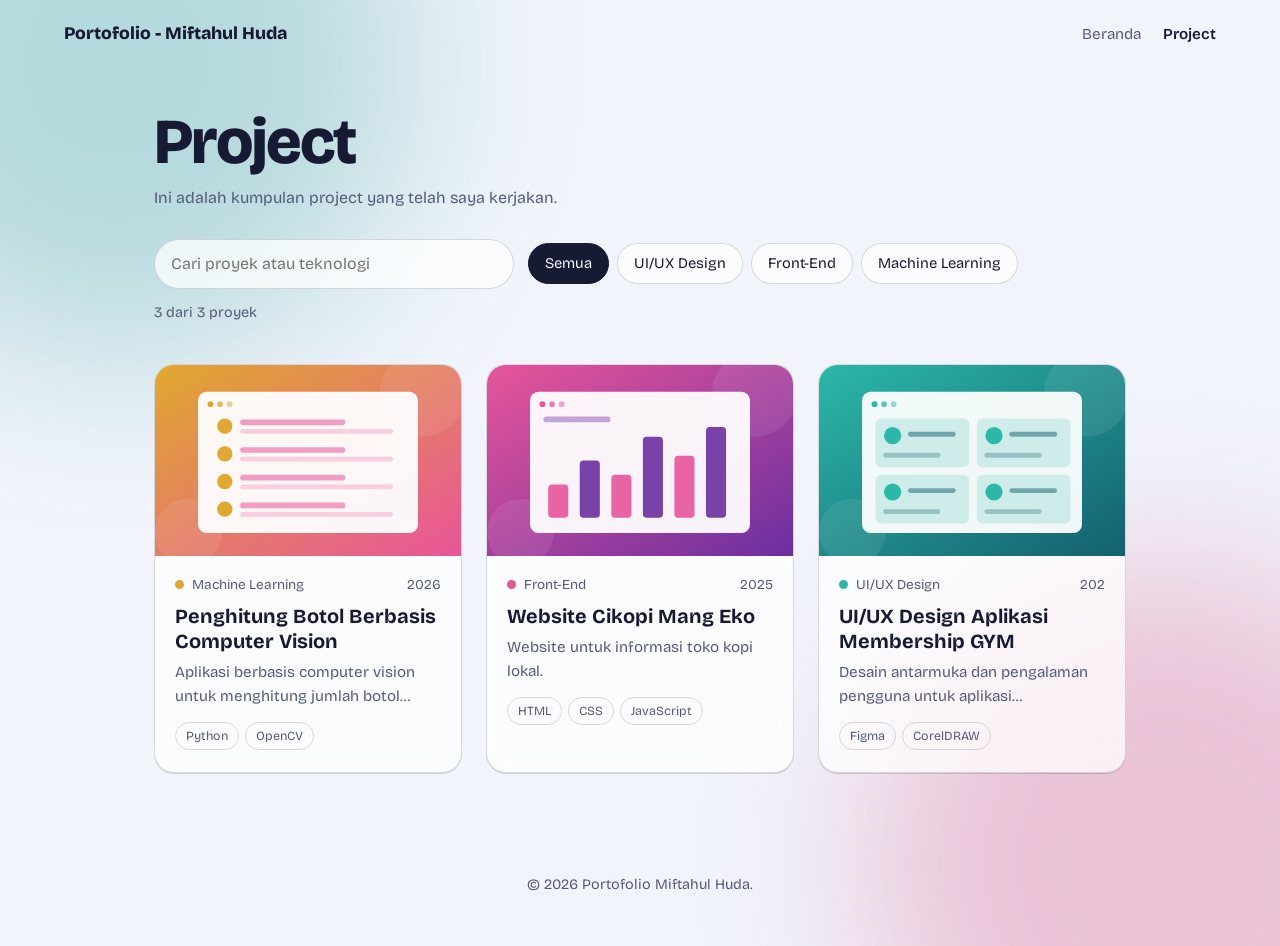
==== projects.html @ 286add43 "Upload Project File Portofolio" ====
<!DOCTYPE html>
<html lang="id">
<head>
<meta charset="utf-8">
<meta name="viewport" content="width=device-width, initial-scale=1, viewport-fit=cover">
<title data-profile-title>Portofolio – Project</title>
<link rel="icon" href="assets/icons/favicon.svg" type="image/svg+xml">
<link rel="preconnect" href="https://fonts.googleapis.com">
<link href="https://fonts.googleapis.com/css2?family=Bricolage+Grotesque:opsz,wght@12..96,400;12..96,500;12..96,800&display=swap" rel="stylesheet">
<link rel="stylesheet" href="css/style.css">
<link rel="stylesheet" href="css/projects.css">
</head>
<body>
<div class="blob b1" aria-hidden="true"></div><div class="blob b2" aria-hidden="true"></div>
<header>
  <a class="brand" href="index.html"><b>Portofolio - <span data-profile-name>Miftahul Huda</span></b></a>
  <nav>
    <a href="index.html">Beranda</a>
    <a href="projects.html" aria-current="page">Project</a>
  </nav>
</header>
<main class="wrap">
  <section class="phead">
    <h1>Project</h1>
    <p class="sub">Ini adalah kumpulan project yang telah saya kerjakan.</p>
    <div class="tools">
      <input id="q" type="search" placeholder="Cari proyek atau teknologi" aria-label="Cari proyek" autocomplete="off">
      <div id="chips" class="chips" role="group" aria-label="Filter kategori"></div>
    </div>
    <p id="count" class="count" aria-live="polite"></p>
  </section>
  <div id="grid" class="grid"></div>
  <p id="empty" class="empty" hidden>Tidak ada proyek yang cocok. Coba kata kunci lain atau pilih kategori Semua.</p>
</main>
<dialog id="dlg" aria-labelledby="dtitle">
  <button id="dclose" type="button" aria-label="Tutup">×</button>
  <img id="dimg" class="dimg" src="" alt="">
  <div class="dbody">
    <h2 id="dtitle"></h2>
    <p id="dmeta" class="dmeta"></p>
    <p id="ddesc"></p>
    <div id="dtags" class="tags"></div>
    <div id="dlinks"></div>
  </div>
</dialog>
<footer>© 2026 Portofolio <span data-profile-name>Miftahul Huda</span>.</footer>
<script src="js/config.js"></script>
<script src="js/projects-data.js"></script>
<script src="js/projects.js"></script>
</body>
</html>
---- css/style.css ----
:root{
  --bg:#f1f4fb;--panel:rgba(255,255,255,.74);--tx:#171a33;--mut:#555b7a;--line:rgba(23,26,51,.16);
  --a1:#0e8f86;--a2:#d6336c;--btn:#171a33;--btnt:#f1f4fb;
  box-sizing:border-box;padding-top:env(safe-area-inset-top,0px);padding-bottom:env(safe-area-inset-bottom,0px);color-scheme:light;
}

@media (prefers-color-scheme:dark){:root:not([data-theme="light"]){
  --bg:#0f1224;--panel:rgba(20,24,48,.74);--tx:#e9edfb;--mut:#9aa3c7;--line:rgba(233,237,251,.16);
  --a1:#5ee1d0;--a2:#ff6fb5;--btn:#e9edfb;--btnt:#0f1224;color-scheme:dark}}
:root[data-theme="dark"]{
  --bg:#0f1224;--panel:rgba(20,24,48,.74);--tx:#e9edfb;--mut:#9aa3c7;--line:rgba(233,237,251,.16);
  --a1:#5ee1d0;--a2:#ff6fb5;--btn:#e9edfb;--btnt:#0f1224;color-scheme:dark}

html{
  scroll-padding-top:env(safe-area-inset-top,0px);
  scroll-behavior:smooth
}

*{box-sizing:border-box}

body{
  margin:0;background:var(--bg);
  color:var(--tx);
  font-family:"Bricolage Grotesque",system-ui,-apple-system,"Segoe UI",sans-serif;line-height:1.6;overflow-x:hidden
}

#gl{
  position:fixed;
  inset:0;
  width:100%;
  height:100%;
  z-index:0;
  display:block
}

main,header{
  position:relative;
  z-index:1
}

header{
  display:flex;
  justify-content:space-between;
  align-items:center;
  padding:20px clamp(20px,5vw,64px)
}

header b{
  font-weight:800;
  font-size:1.1rem
}

nav{
  display:flex;
  gap:22px;
  font-size:.95rem
}

nav a[aria-current]{
  color:var(--tx);font-weight:600
}

a{
  color:inherit
}

nav a{
  text-decoration:none;
  color:var(--mut)
}

nav a:hover{
  color:var(--tx)
}

:focus-visible,.btn:focus-within{
  outline:2px solid var(--a1);
  outline-offset:3px
}

.wrap{
  max-width:1100px;
  margin:0 auto;padding:0 clamp(20px,5vw,64px)
}

.hero{
  min-height:82vh;
  display:flex;
  align-items:center
}

.hero>div{
  max-width:min(520px,100%)
}

.hero h1{
  font-size:clamp(2.4rem,6vw,4.6rem);
  line-height:1.04;
  margin:0 0 18px;
  font-weight:800;
  letter-spacing:-.03em;overflow-wrap:anywhere
}

.hero p{
  font-size:1.12rem;
  color:var(--mut);
  max-width:36ch;margin:0 0 24px
}

.btns{
  display:flex;
  gap:12px;
  flex-wrap:wrap
}

.btn{
  padding:11px 20px;border-radius:999px;
  text-decoration:none;
  font:600 1rem inherit;
  font-family:inherit;
  border:1.5px solid var(--tx);
  background:none;color:var(--tx);
  cursor:pointer;transition:transform .2s
}

.btn.p{
  background:var(--btn);
  color:var(--btnt);
  border-color:var(--btn)
}

.btn:hover{
  transform:translateY(-2px)
}

.hint{
  margin-top:26px;font-size:.88rem;color:var(--mut)
}

section{
  padding:72px 0
}

.panel{
  background:var(--panel);
  backdrop-filter:blur(14px);
  -webkit-backdrop-filter:blur(14px);
  border:1px solid var(--line);
  border-radius:22px;padding:clamp(22px,4vw,44px)
}

h2{
  font-size:clamp(1.8rem,4vw,2.6rem);
  margin:0 0 8px;letter-spacing:-.02em;line-height:1.1
}

.sub{
  color:var(--mut);
  margin:0 0 28px;max-width:52ch
}

.proj{
  border-top:1px solid var(--line);padding:22px 4px
}

.proj:last-child{
  border-bottom:1px solid var(--line)
}

.proj h3{
  margin:0;
  font-size:1.45rem;display:flex;
  align-items:center;gap:12px
}

.proj h3::before{
  content:"";
  width:12px;
  height:12px;
  border-radius:50%;
  background:var(--c);flex:none
}

.proj p{
  margin:6px 0 10px
  ;color:var(--mut);
  max-width:60ch
}

.proj small{
  color:var(--mut)
}

.cols{
  display:grid;
  grid-template-columns:repeat(auto-fit,minmax(220px,1fr));
  gap:28px
}

.cols h3{
  margin:0 0 8px;
  font-size:1.1rem
}

.cols p{
  margin:0;color:var(--mut)
}

.mail{
  font-size:clamp(1.3rem,4vw,2.2rem);
  font-weight:800;
  text-decoration:none;
  border-bottom:3px solid var(--a2)
}

footer{
  position:relative;
  z-index:1;
  text-align:center;
  color:var(--mut);
  padding:30px 20px 50px;
  font-size:.9rem
}

@media(max-width:860px){
  .hero{align-items:flex-start;
    padding-top:4vh}.hero>div{max-width:100%}.hero h1{font-size:2.2rem}.hero p{margin-bottom:16px}.hint{margin-top:14px}
  }

@media(max-width:640px){
  nav{gap:14px;font-size:.85rem}
}

@media(prefers-reduced-motion:reduce){
  html{scroll-behavior:auto}*{transition:none!important}
}

.more{margin-top:26px}
---- css/projects.css ----
.blob{
  position:fixed;width:46vmax;
  height:46vmax;
  border-radius:50%;
  filter:blur(90px);
  opacity:.26;z-index:0;
  pointer-events:none;
  animation:drift 24s ease-in-out infinite alternate
}

.b1{
  background:var(--a1);top:-18vmax;left:-14vmax
}

.b2{
  background:var(--a2);bottom:-20vmax;
  right:-14vmax;
  animation-delay:-9s
}

@keyframes drift{
  to{
    transform:translate(8vmax,6vmax) scale(1.12)
  }
}

.brand{
  text-decoration:none
}

nav a[aria-current]{
  color:var(--tx);font-weight:600
}

.phead{
  padding:40px 0 20px
}

.phead h1{
  font-size:clamp(2.4rem,6vw,4rem);
  line-height:1.05;
  margin:0 0 10px;
  letter-spacing:-.03em;
  font-weight:800
}

.tools{
  display:flex;
  flex-wrap:wrap;gap:14px;
  align-items:center;
  margin-bottom:12px
}

#q{
  flex:1 1 240px;max-width:360px;
  padding:11px 16px;
  border-radius:999px;
  border:1.5px solid var(--line);
  background:var(--panel);
  color:var(--tx);
  font:inherit
}

.chips{
  display:flex;
  flex-wrap:wrap;
  gap:8px
}

.chip{
  padding:8px 16px;
  border-radius:999px;
  border:1.5px solid var(--line);
  background:var(--panel);
  color:var(--tx);
  font:inherit;
  font-size:.92rem;
  cursor:pointer;
  transition:background .2s,color .2s
}

.chip:hover{
  border-color:var(--tx)
}

.chip[aria-pressed="true"]{
  background:var(--btn);color:var(--btnt);
  border-color:var(--btn)
}

.count{
  margin:0;
  color:var(--mut);
  font-size:.9rem
}

.grid{
  display:grid;
  grid-template-columns:repeat(auto-fill,minmax(290px,1fr));
  gap:24px;
  padding:20px 0 70px;
  perspective:1200px
}

.card{
  position:relative;
  display:block;
  background:var(--panel);
  backdrop-filter:blur(12px);
  -webkit-backdrop-filter:blur(12px);border:1px solid var(--line);
  border-radius:20px;overflow:hidden;
  cursor:pointer;
  transform:rotateX(var(--rx,0deg)) rotateY(var(--ry,0deg));
  transition:transform .18s ease-out,box-shadow .25s;
  box-shadow:0 1px 0 var(--line)
}

.card:hover{
  box-shadow:0 18px 40px -18px var(--c)
}

.card::after{
  content:"";
  position:absolute;
  inset:0;
  pointer-events:none;
  opacity:0;
  transition:opacity .2s;
  background:radial-gradient(circle at var(--mx,50%) var(--my,50%),rgba(255,255,255,.2),transparent 55%)
}

.card:hover::after{
  opacity:1
}

.thumb{
  display:block;
  width:100%;
  aspect-ratio:16/10;
  object-fit:cover
}

.cbody{
  padding:18px 20px 22px
}

.meta{
  display:flex;
  justify-content:space-between;
  color:var(--mut);
  font-size:.85rem
}

.cat::before{
  content:"";
  display:inline-block;
  width:9px;
  height:9px;border-radius:50%;
  background:var(--c);margin-right:8px
}

.cbody h3{margin:8px 0 6px;font-size:1.25rem;line-height:1.25}
.cbody p{
  margin:0 0 14px;
  color:var(--mut);
  font-size:.95rem;
  display:-webkit-box;
  -webkit-line-clamp:2;
  -webkit-box-orient:vertical;overflow:hidden
}

.tags{
  display:flex;
  flex-wrap:wrap;
  gap:6px
}

.tag{
  font-size:.78rem;
  padding:3px 10px;
  border-radius:999px;
  border:1px solid var(--line);color:var(--mut)
}

.empty{
  text-align:center;
  color:var(--mut);
  padding:40px 0 80px
}

dialog{
  border:1px solid var(--line);
  border-radius:22px;padding:0;
  width:min(720px,calc(100% - 32px));
  max-height:calc(100dvh - 32px);
  overflow:auto;background:var(--bg);
  color:var(--tx)
}

dialog::backdrop{
  background:rgba(10,12,30,.55);
  backdrop-filter:blur(6px)
}

.dimg{
  display:block;
  width:100%;
  aspect-ratio:16/9;
  object-fit:cover;
  border-bottom:4px solid var(--c)
}

.dbody{
  padding:clamp(20px,4vw,32px)
}

.dbody h2{
  margin:0 0 4px
}

.dmeta{
  margin:0 0 14px;
  color:var(--mut)
}
.dbody .tags{
  margin:16px 0 22px
}
#dlinks{
  display:flex;
  flex-wrap:wrap;
  gap:10px
}
#dclose{
  position:absolute;
  top:12px;
  right:12px;
  width:38px;
  height:38px;
  border-radius:50%;
  border:0;
  background:var(--btn);
  color:var(--btnt);
  font-size:1.3rem;
  line-height:1;
  cursor:pointer
}
@media(prefers-reduced-motion:reduce){
  .blob{
    animation:none
  }
  .card{
    transform:none!important
  }
}
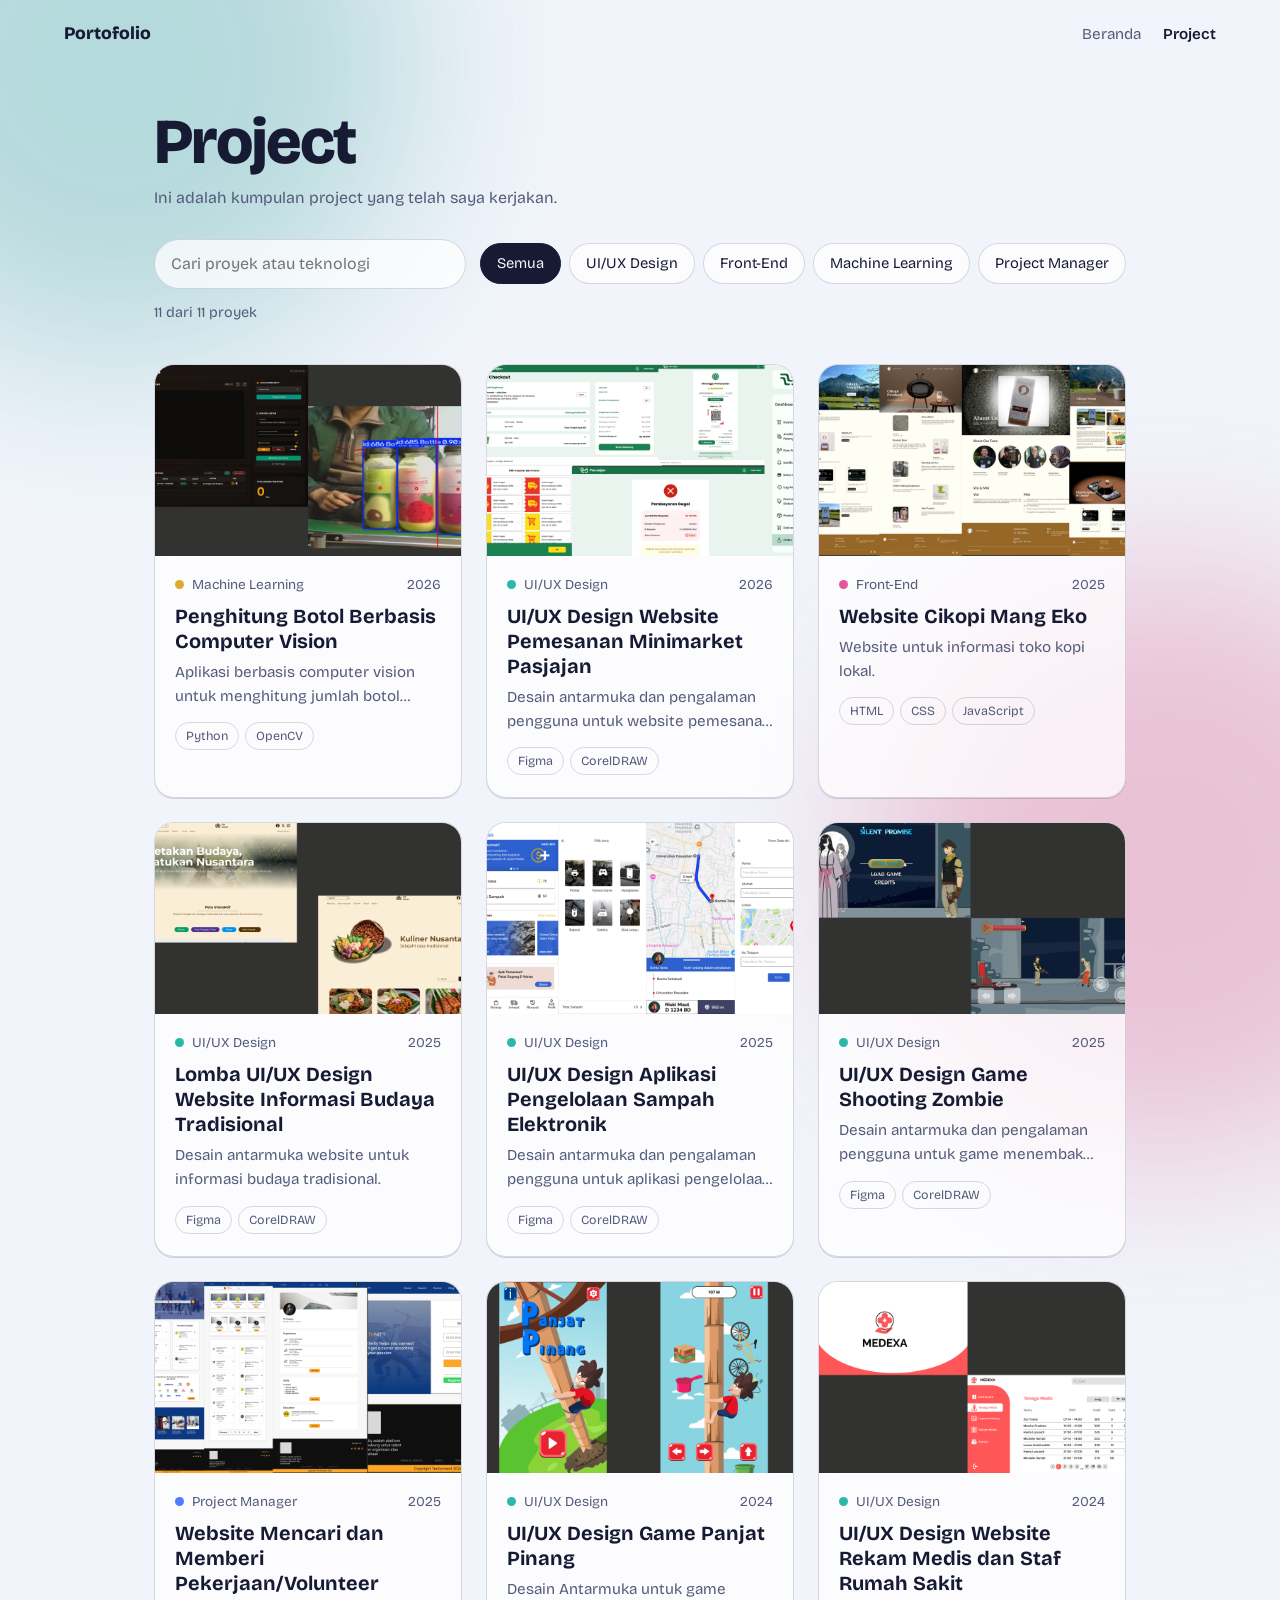
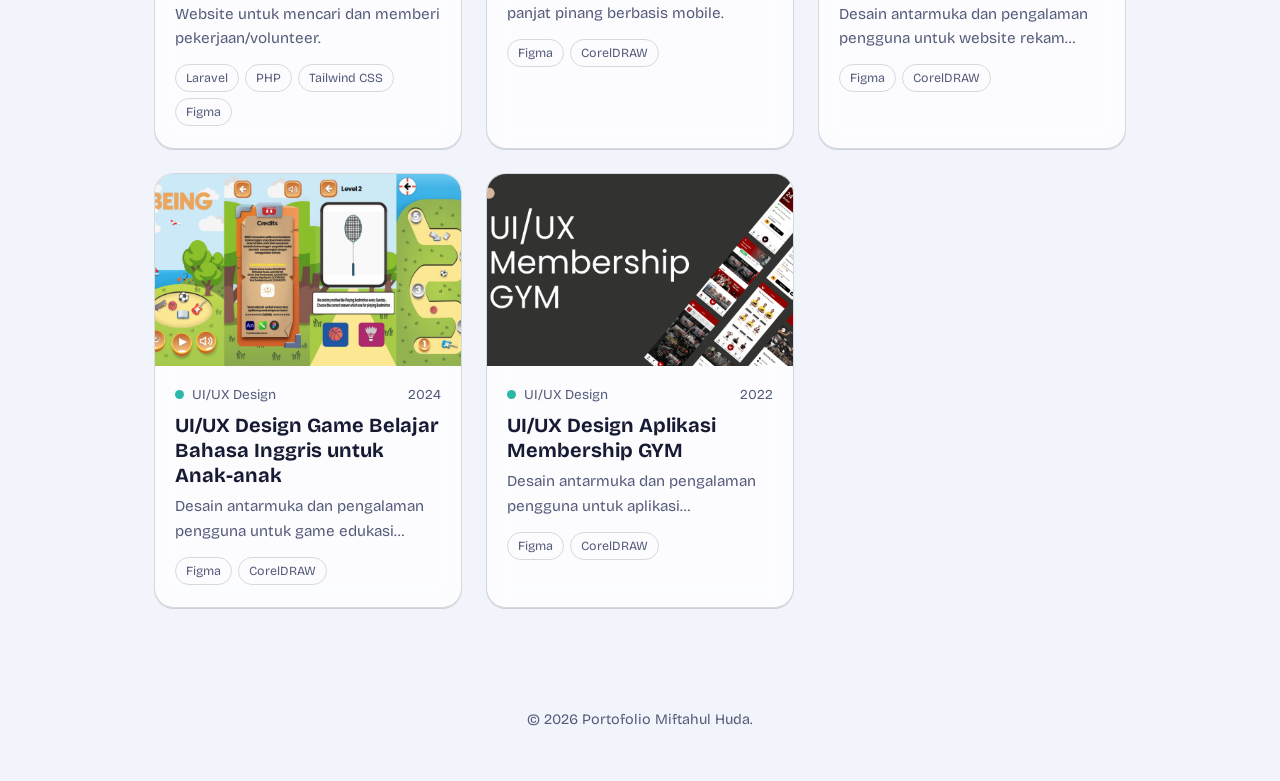
==== commit c59c20d9: "Perbaikan dan Penambahan data Card" ====
--- a/projects.html
+++ b/projects.html
@@ -13,7 +13,7 @@
 <body>
 <div class="blob b1" aria-hidden="true"></div><div class="blob b2" aria-hidden="true"></div>
 <header>
-  <a class="brand" href="index.html"><b>Portofolio - <span data-profile-name>Miftahul Huda</span></b></a>
+  <a class="brand" href="index.html"><b>Portofolio</b></a>
   <nav>
     <a href="index.html">Beranda</a>
     <a href="projects.html" aria-current="page">Project</a>
@@ -34,7 +34,10 @@
 </main>
 <dialog id="dlg" aria-labelledby="dtitle">
   <button id="dclose" type="button" aria-label="Tutup">×</button>
-  <img id="dimg" class="dimg" src="" alt="">
+  <div id="dmedia" class="dmedia">
+    <img id="dimg" class="dimg" src="" alt="">
+    <video id="dvideo" class="dimg" controls playsinline preload="none" hidden></video>
+  </div>
   <div class="dbody">
     <h2 id="dtitle"></h2>
     <p id="dmeta" class="dmeta"></p>
--- a/css/projects.css
+++ b/css/projects.css
@@ -202,12 +202,19 @@
   backdrop-filter:blur(6px)
 }
 
+.dmedia{
+  border-bottom:4px solid var(--c)
+}
+
 .dimg{
   display:block;
   width:100%;
   aspect-ratio:16/9;
-  object-fit:cover;
-  border-bottom:4px solid var(--c)
+  object-fit:cover
+}
+
+.dmedia [hidden]{
+  display:none
 }
 
 .dbody{
